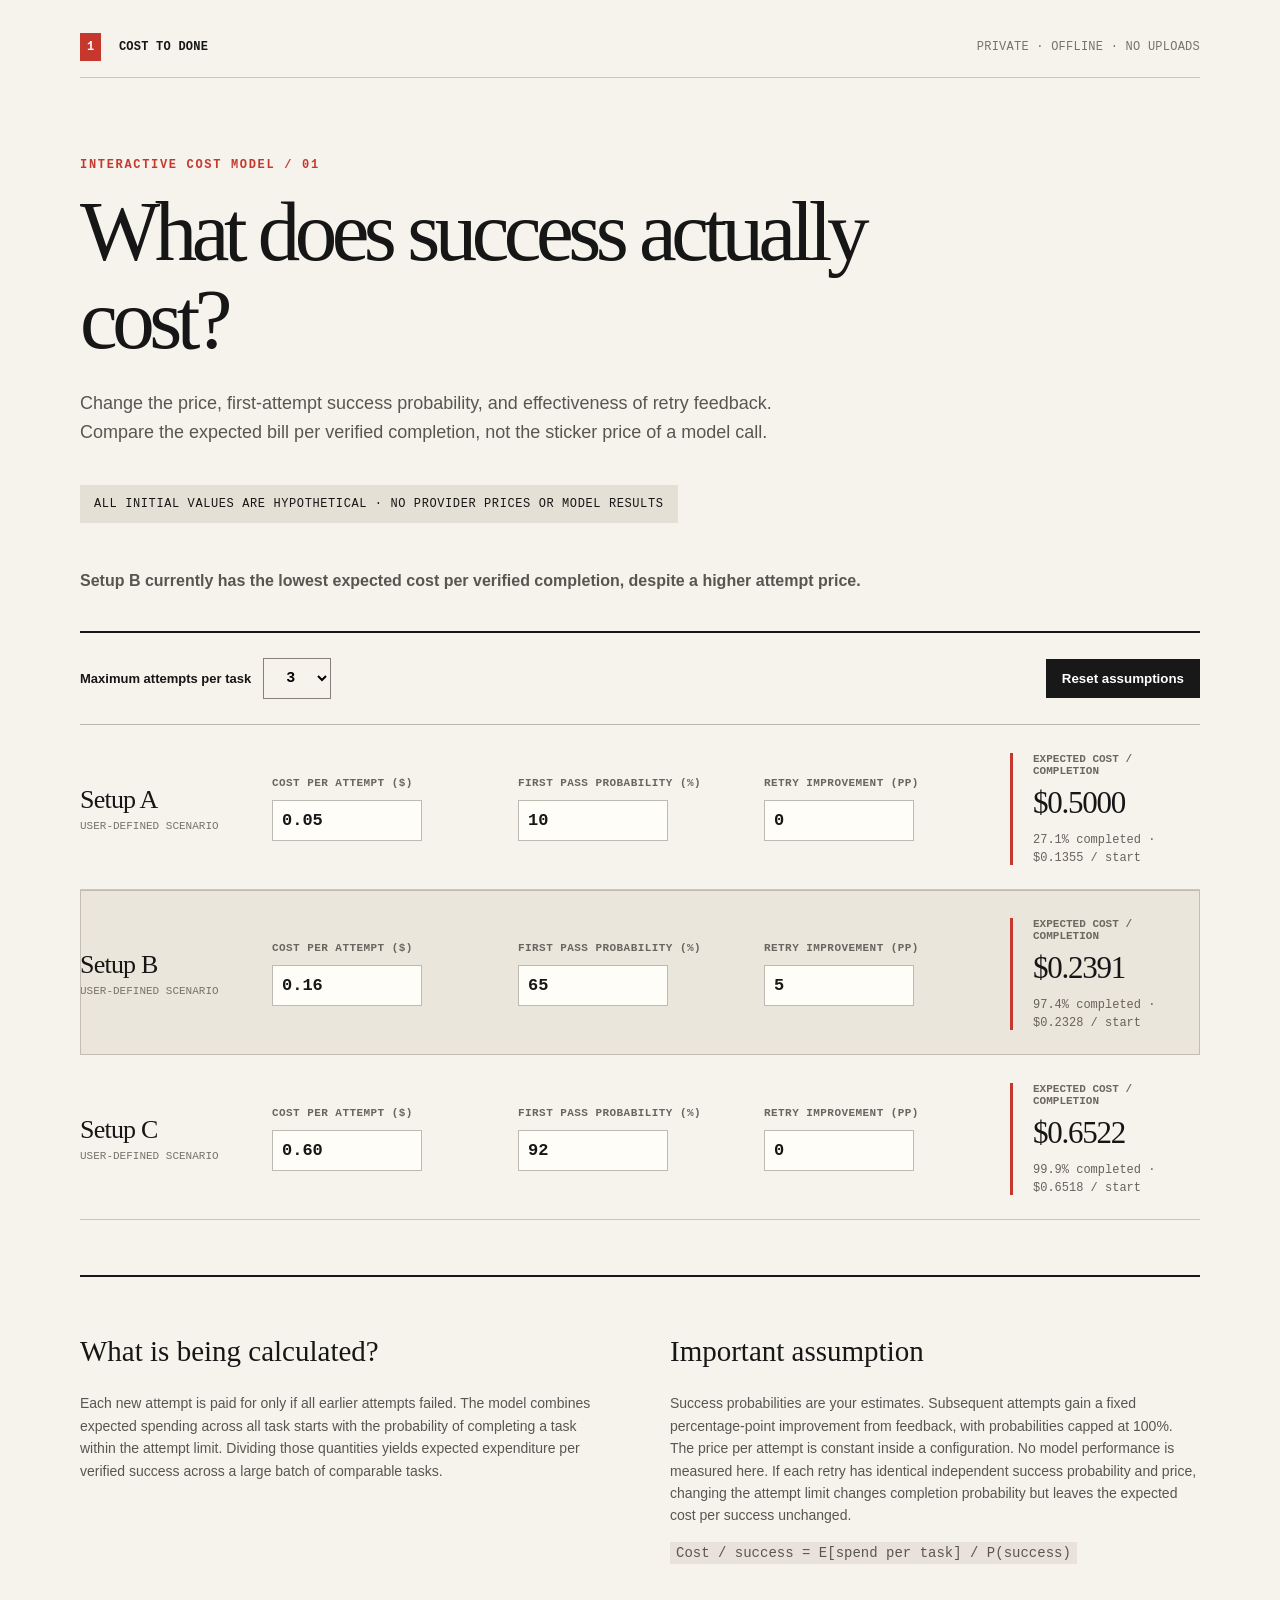
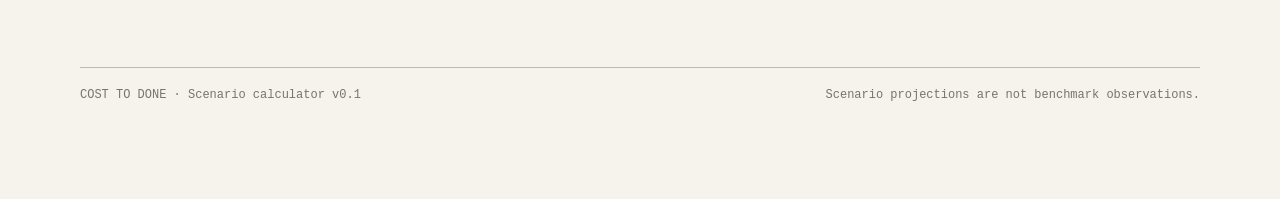
==== docs/calculator.html @ 42d05030 "Ship Cost to Done evidence engine, Harbor importer and editorial web prototype" ====
<!doctype html>
<html lang="en">
<head>
<meta charset="utf-8"><meta name="viewport" content="width=device-width, initial-scale=1">
<title>Cost of Finished Work · Cost to Done</title>
<style>
:root{font-family:-apple-system,BlinkMacSystemFont,"Segoe UI",Arial,sans-serif;background:#f5f3ec;color:#161616}*{box-sizing:border-box}body{margin:0}
main{max-width:1180px;padding:40px 30px 90px;margin:auto}nav{display:flex;justify-content:space-between;align-items:center;border-bottom:1px solid #c9c6bd;padding-bottom:23px;font:700 12px monospace;letter-spacing:.02em}nav b{background:#c6382d;padding:7px;color:#fff;margin-right:10px}nav span:last-child{color:#77736c;font-weight:400}
.eyebrow{font:700 12px monospace;letter-spacing:.14em;color:#c6382d;margin:80px 0 16px;text-transform:uppercase}
h1{font:normal clamp(47px,7vw,85px)/1.03 Georgia,serif;letter-spacing:-.065em;max-width:820px;margin:0 0 26px}p{color:#595650;line-height:1.6;max-width:760px}.lead{font-size:18px;margin-bottom:38px}
.note{font-size:12px;letter-spacing:.05em;background:#e5e0d6;display:inline-block;padding:12px 14px;margin-bottom:45px;font-family:monospace}
.toolbar{display:flex;align-items:center;gap:25px;border-top:2px solid #171717;padding:25px 0;border-bottom:1px solid #bbb7b0;flex-wrap:wrap}.toolbar label{display:flex;align-items:center;gap:12px;font-size:13px;font-weight:700}.toolbar select{background:transparent;border:1px solid #888078;padding:10px 18px;font:600 15px monospace}.toolbar button{margin-left:auto;background:#181818;color:#fff;border:0;padding:12px 16px;font-weight:700;cursor:pointer}
.panel{padding:28px 0 24px;border-bottom:1px solid #c9c5be;display:grid;grid-template-columns:170px repeat(3,minmax(130px,1fr)) 190px;align-items:center;gap:22px}.name b{display:block;font:normal 26px Georgia,serif;letter-spacing:-.03em}.name span{font:11px monospace;color:#76736c}.field label{font:700 11px monospace;letter-spacing:.04em;color:#696660;display:block;margin-bottom:11px;text-transform:uppercase}.field input{background:#fffdf7;border:1px solid #beb9b1;padding:10px 9px;width:100%;max-width:150px;font:600 17px monospace;color:#171717;border-radius:0}.field input:focus{outline:2px solid #c6382d;outline-offset:1px}
.result{border-left:3px solid #c6382d;padding-left:20px}.result small{display:block;text-transform:uppercase;font:700 11px monospace;color:#6c6860}.result strong{display:block;font:normal 31px Georgia,serif;letter-spacing:-.04em;margin:8px 0}.result em{font:12px monospace;font-style:normal;color:#67615c}.winner{background:#ebe6dc;outline:1px solid #c3bcb3;outline-offset:-1px}
.summary{display:grid;grid-template-columns:1fr 1fr;gap:60px;margin-top:55px;border-top:2px solid #171717;padding-top:34px}.summary h2{font:normal 29px Georgia,serif}.summary p{font-size:14px}.summary code{font:14px monospace;background:#e8e2da;padding:3px 6px}footer{border-top:1px solid #bfb9b0;margin-top:90px;padding-top:20px;font:12px monospace;color:#7a736a;display:flex;justify-content:space-between}
@media(max-width:860px){main{padding:22px 18px 60px}.panel{grid-template-columns:1fr 1fr;gap:25px}.name,.result{grid-column:1/-1}.summary{grid-template-columns:1fr}footer{display:block}.eyebrow{margin-top:60px}}
</style></head>
<body><main>
<nav><div><b>1</b> COST TO DONE</div><span>PRIVATE · OFFLINE · NO UPLOADS</span></nav>
<div class="eyebrow">Interactive cost model / 01</div>
<h1>What does success actually cost?</h1>
<p class="lead">Change the price, first-attempt success probability, and effectiveness of retry feedback. Compare the expected bill per verified completion, not the sticker price of a model call.</p>
<div class="note">ALL INITIAL VALUES ARE HYPOTHETICAL · NO PROVIDER PRICES OR MODEL RESULTS</div><p id="insight" aria-live="polite" style="font-size:16px;font-weight:600;max-width:950px;margin:0 0 38px"></p>
<div class="toolbar"><label for="max">Maximum attempts per task <select id="max"><option value="1">1</option><option value="2">2</option><option value="3" selected>3</option><option value="4">4</option><option value="5">5</option></select></label><button id="reset" type="button">Reset assumptions</button></div>
<div id="panels"></div>
<div class="summary"><section><h2>What is being calculated?</h2><p>Each new attempt is paid for only if all earlier attempts failed. The model combines expected spending across all task starts with the probability of completing a task within the attempt limit. Dividing those quantities yields expected expenditure per verified success across a large batch of comparable tasks.</p></section><section><h2>Important assumption</h2><p>Success probabilities are your estimates. Subsequent attempts gain a fixed percentage-point improvement from feedback, with probabilities capped at 100%. The price per attempt is constant inside a configuration. No model performance is measured here. If each retry has identical independent success probability and price, changing the attempt limit changes completion probability but leaves the expected cost per success unchanged.</p><p><code>Cost / success = E[spend per task] / P(success)</code></p></section></div>
<footer><span>COST TO DONE · Scenario calculator v0.1</span><span>Scenario projections are not benchmark observations.</span></footer>
</main>
<script>
'use strict';
// This calculator is independent of the report analyzer; assumptions here are
// explicitly hypothetical and are never presented as provider billing data.
const DEFAULTS = [
 {name:'Setup A',cost:'0.05',success:'10',delta:'0'},
 {name:'Setup B',cost:'0.16',success:'65',delta:'5'},
 {name:'Setup C',cost:'0.60',success:'92',delta:'0'},
];
const container=document.getElementById('panels');
const escapeText=(value)=>{const node=document.createElement('span');node.textContent=value;return node.innerHTML;};
const normalize=(value,min,max)=>Math.min(max,Math.max(min,Number.isFinite(Number(value))?Number(value):min));
const money=value=>Number.isFinite(value)?'$'+value.toFixed(value<1?4:2):'Unavailable';
function expectedOutcome(cost,first,improve,attempts){
 let reach=1,expectedCost=0,expectedAttempts=0;
 for(let j=0;j<attempts;j++){
   expectedCost+=reach*cost;
   expectedAttempts+=reach;
   const p=Math.min(1,Math.max(0,first+j*improve));
   reach*=1-p;
 }
 const completion=1-reach;
 return {completion,costPerSuccess:completion>0?expectedCost/completion:Infinity,expectedCost,expectedAttempts};
}
function build(){
 container.replaceChildren();
 DEFAULTS.forEach((d,i)=>{
   const row=document.createElement('section');row.className='panel';row.dataset.index=String(i);
   const name=document.createElement('div');name.className='name';name.innerHTML=`<b>${escapeText(d.name)}</b><span>USER-DEFINED SCENARIO</span>`;
   row.appendChild(name);
   for(const field of [{key:'cost',label:'Cost per attempt ($)',step:'0.01',min:'0',max:'1000000'},
                       {key:'success',label:'First pass probability (%)',step:'1',min:'0',max:'100'},
                       {key:'delta',label:'Retry improvement (pp)',step:'1',min:'-100',max:'100'}]){
     const wrapper=document.createElement('div');wrapper.className='field';
     const label=document.createElement('label');label.htmlFor=`f-${i}-${field.key}`;label.textContent=field.label;
     const input=document.createElement('input');input.type='number';input.id=label.htmlFor;input.dataset.key=field.key;
     input.value=d[field.key];input.step=field.step;input.min=field.min;input.max=field.max;
     input.addEventListener('input',update);wrapper.append(label,input);row.appendChild(wrapper);
   }
   const outcome=document.createElement('div');outcome.className='result';row.append(outcome);
   container.appendChild(row);
 });
 update();
}
function update(){
 const max=Number(document.getElementById('max').value);
 let best=Infinity,bestRow=null;
 for(const row of container.querySelectorAll('.panel')){
  const values={};for(const el of row.querySelectorAll('input'))values[el.dataset.key]=el.value;
  const cost=normalize(values.cost,0,1000000);
  const p=normalize(values.success,0,100)/100;
  const delta=normalize(values.delta,-100,100)/100;
  const outcome=expectedOutcome(cost,p,delta,max);
  const result=row.querySelector('.result');result.replaceChildren();
  const label=document.createElement('small');label.textContent='Expected cost / completion';
  const strong=document.createElement('strong');strong.textContent=money(outcome.costPerSuccess);
  const other=document.createElement('em');other.textContent=`${(outcome.completion*100).toFixed(1)}% completed · ${money(outcome.expectedCost)} / start`;
  result.append(label,strong,other);
  row.classList.remove('winner');
  if(outcome.costPerSuccess<best){best=outcome.costPerSuccess;bestRow=row;}
 }
 if(bestRow){
  bestRow.classList.add('winner');
  const selected=DEFAULTS[Number(bestRow.dataset.index)].name;
  const cheapestAttempt=Math.min(...[...container.querySelectorAll('.panel')].map(row=>normalize(row.querySelector('[data-key="cost"]').value,0,1000000)));
  const selectedAttempt=normalize(bestRow.querySelector('[data-key="cost"]').value,0,1000000);
  document.getElementById('insight').textContent=selectedAttempt>cheapestAttempt
   ? `${selected} currently has the lowest expected cost per verified completion, despite a higher attempt price.`
   : `${selected} currently has the lowest expected cost per verified completion under these assumptions.`;
 } else {
  document.getElementById('insight').textContent='No configuration has a nonzero completion probability. Cost per verified completion is undefined.';
 }
}
document.getElementById('max').addEventListener('change',update);
document.getElementById('reset').addEventListener('click',()=>{document.getElementById('max').value='3';build();});
build();
</script>
</body></html>
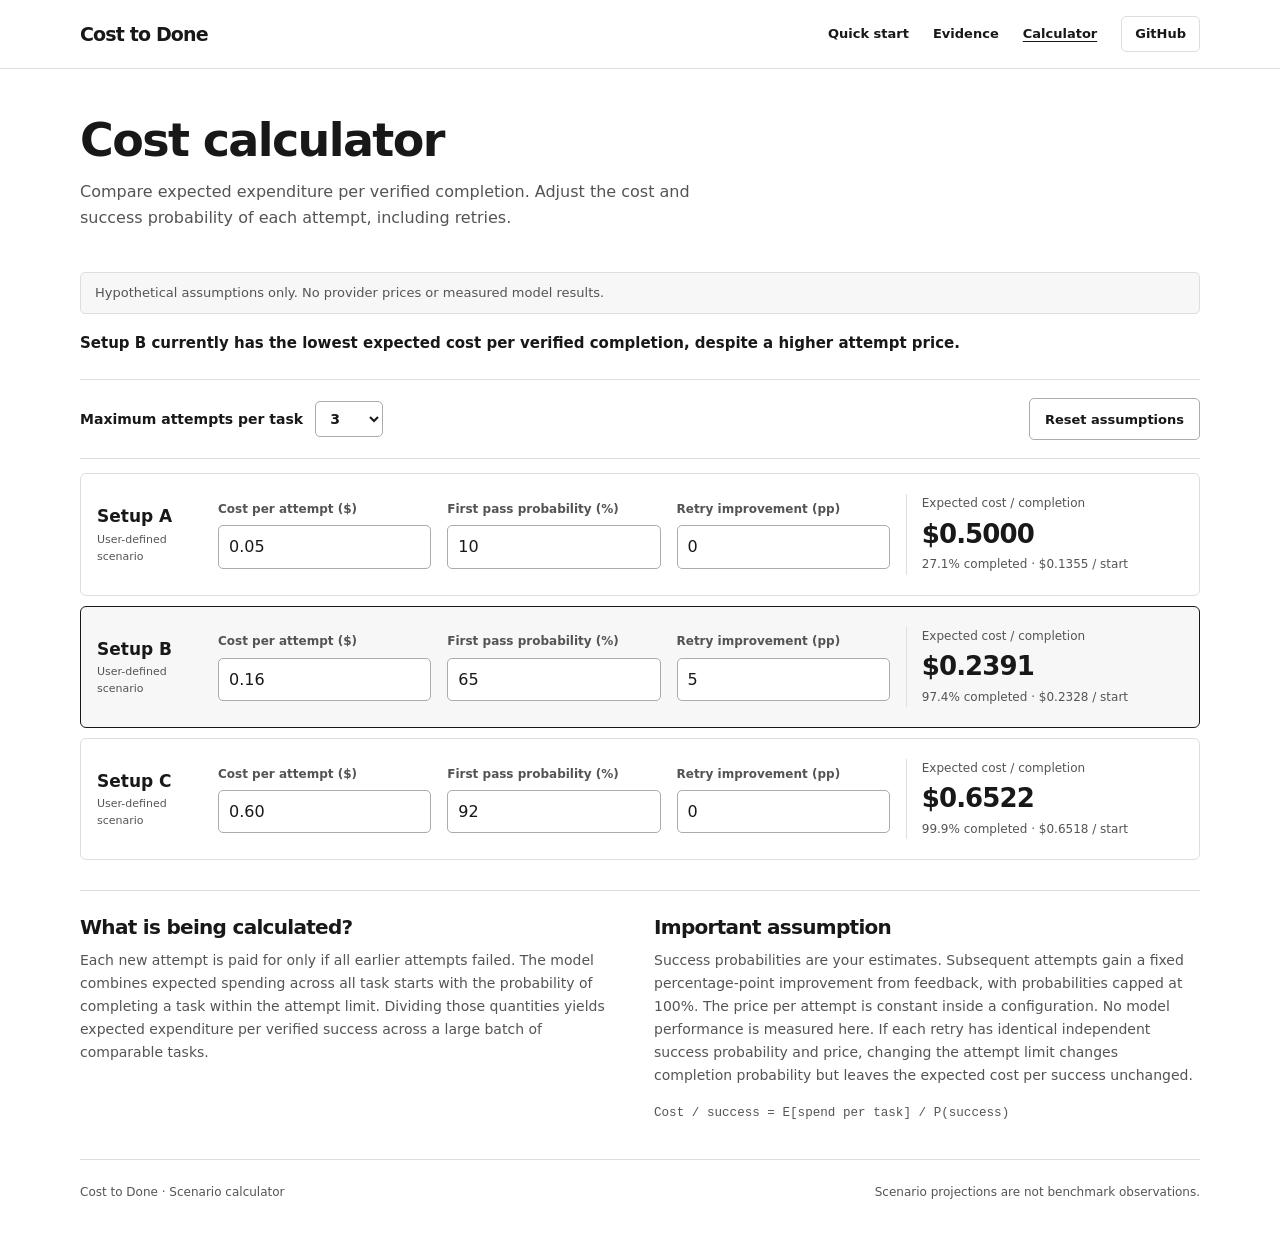
==== commit ccf654e0: "Redesign public site with neutral typography and evidence-first product layout" ====
--- a/docs/calculator.html
+++ b/docs/calculator.html
@@ -3,29 +3,42 @@
 <head>
 <meta charset="utf-8"><meta name="viewport" content="width=device-width, initial-scale=1">
 <title>Cost of Finished Work · Cost to Done</title>
+<link rel="stylesheet" href="site.css">
 <style>
-:root{font-family:-apple-system,BlinkMacSystemFont,"Segoe UI",Arial,sans-serif;background:#f5f3ec;color:#161616}*{box-sizing:border-box}body{margin:0}
-main{max-width:1180px;padding:40px 30px 90px;margin:auto}nav{display:flex;justify-content:space-between;align-items:center;border-bottom:1px solid #c9c6bd;padding-bottom:23px;font:700 12px monospace;letter-spacing:.02em}nav b{background:#c6382d;padding:7px;color:#fff;margin-right:10px}nav span:last-child{color:#77736c;font-weight:400}
-.eyebrow{font:700 12px monospace;letter-spacing:.14em;color:#c6382d;margin:80px 0 16px;text-transform:uppercase}
-h1{font:normal clamp(47px,7vw,85px)/1.03 Georgia,serif;letter-spacing:-.065em;max-width:820px;margin:0 0 26px}p{color:#595650;line-height:1.6;max-width:760px}.lead{font-size:18px;margin-bottom:38px}
-.note{font-size:12px;letter-spacing:.05em;background:#e5e0d6;display:inline-block;padding:12px 14px;margin-bottom:45px;font-family:monospace}
-.toolbar{display:flex;align-items:center;gap:25px;border-top:2px solid #171717;padding:25px 0;border-bottom:1px solid #bbb7b0;flex-wrap:wrap}.toolbar label{display:flex;align-items:center;gap:12px;font-size:13px;font-weight:700}.toolbar select{background:transparent;border:1px solid #888078;padding:10px 18px;font:600 15px monospace}.toolbar button{margin-left:auto;background:#181818;color:#fff;border:0;padding:12px 16px;font-weight:700;cursor:pointer}
-.panel{padding:28px 0 24px;border-bottom:1px solid #c9c5be;display:grid;grid-template-columns:170px repeat(3,minmax(130px,1fr)) 190px;align-items:center;gap:22px}.name b{display:block;font:normal 26px Georgia,serif;letter-spacing:-.03em}.name span{font:11px monospace;color:#76736c}.field label{font:700 11px monospace;letter-spacing:.04em;color:#696660;display:block;margin-bottom:11px;text-transform:uppercase}.field input{background:#fffdf7;border:1px solid #beb9b1;padding:10px 9px;width:100%;max-width:150px;font:600 17px monospace;color:#171717;border-radius:0}.field input:focus{outline:2px solid #c6382d;outline-offset:1px}
-.result{border-left:3px solid #c6382d;padding-left:20px}.result small{display:block;text-transform:uppercase;font:700 11px monospace;color:#6c6860}.result strong{display:block;font:normal 31px Georgia,serif;letter-spacing:-.04em;margin:8px 0}.result em{font:12px monospace;font-style:normal;color:#67615c}.winner{background:#ebe6dc;outline:1px solid #c3bcb3;outline-offset:-1px}
-.summary{display:grid;grid-template-columns:1fr 1fr;gap:60px;margin-top:55px;border-top:2px solid #171717;padding-top:34px}.summary h2{font:normal 29px Georgia,serif}.summary p{font-size:14px}.summary code{font:14px monospace;background:#e8e2da;padding:3px 6px}footer{border-top:1px solid #bfb9b0;margin-top:90px;padding-top:20px;font:12px monospace;color:#7a736a;display:flex;justify-content:space-between}
-@media(max-width:860px){main{padding:22px 18px 60px}.panel{grid-template-columns:1fr 1fr;gap:25px}.name,.result{grid-column:1/-1}.summary{grid-template-columns:1fr}footer{display:block}.eyebrow{margin-top:60px}}
+.calculator-toolbar{display:flex;align-items:center;justify-content:space-between;gap:16px;flex-wrap:wrap;padding:18px 0;border-top:1px solid var(--line);border-bottom:1px solid var(--line)}
+.calculator-toolbar label{display:flex;align-items:center;gap:12px;font-size:14px;font-weight:600}
+.calculator-toolbar select,.field input{border:1px solid var(--strong-line);background:white;border-radius:5px;padding:8px 10px;font-variant-numeric:tabular-nums}
+.calculator-toolbar select{min-width:68px}
+#panels{margin-top:14px}
+.panel{padding:20px 16px;display:grid;grid-template-columns:105px repeat(3,minmax(0,1fr)) minmax(170px,1.3fr);gap:16px;align-items:center;border:1px solid var(--line);border-radius:6px;margin-bottom:10px}
+.name b{display:block;font-size:17px;font-weight:650}
+.name span{display:block;font-size:11px;color:var(--muted)}
+.field{min-width:0}
+.field label{display:block;font-size:12px;font-weight:550;color:var(--muted);margin-bottom:6px}
+.field input{width:100%;min-width:0;font-size:16px}
+.result{border-left:1px solid var(--line);padding-left:15px;min-width:0}
+.result small,.result .detail{display:block;font-size:12px;color:var(--muted)}
+.result strong{display:block;font-size:26px;font-weight:650;line-height:1.3;letter-spacing:-.035em;font-variant-numeric:tabular-nums;margin:4px 0}
+.winner{background:var(--surface);border-color:var(--ink)}
+.insight{font-weight:600;font-size:15px;margin:17px 0 24px;color:var(--ink)}
+.summary{display:grid;grid-template-columns:1fr 1fr;gap:28px;border-top:1px solid var(--line);padding:25px 0 36px;margin-top:30px}
+.summary h2{font-size:20px;margin-bottom:10px}
+.summary p{font-size:14px;line-height:1.65}
+.summary p+p{margin-top:12px}
+.summary code{white-space:normal;overflow-wrap:anywhere}
+@media(max-width:850px){.panel{grid-template-columns:repeat(3,minmax(0,1fr))}.name,.result{grid-column:1/-1}.result{border-left:0;border-top:1px solid var(--line);padding:12px 0 0}}
+@media(max-width:520px){.panel{grid-template-columns:1fr 1fr;gap:13px}.summary{grid-template-columns:1fr}.calculator-toolbar label{flex-wrap:wrap}}
 </style></head>
-<body><main>
-<nav><div><b>1</b> COST TO DONE</div><span>PRIVATE · OFFLINE · NO UPLOADS</span></nav>
-<div class="eyebrow">Interactive cost model / 01</div>
-<h1>What does success actually cost?</h1>
-<p class="lead">Change the price, first-attempt success probability, and effectiveness of retry feedback. Compare the expected bill per verified completion, not the sticker price of a model call.</p>
-<div class="note">ALL INITIAL VALUES ARE HYPOTHETICAL · NO PROVIDER PRICES OR MODEL RESULTS</div><p id="insight" aria-live="polite" style="font-size:16px;font-weight:600;max-width:950px;margin:0 0 38px"></p>
-<div class="toolbar"><label for="max">Maximum attempts per task <select id="max"><option value="1">1</option><option value="2">2</option><option value="3" selected>3</option><option value="4">4</option><option value="5">5</option></select></label><button id="reset" type="button">Reset assumptions</button></div>
+<body>
+<a class="skip" href="#main">Skip to content</a>
+<header class="site-header"><nav class="container site-nav" aria-label="Main navigation"><a class="brand" href="./">Cost to Done</a><div class="nav-links"><a href="index.html#use">Quick start</a><a href="index.html#pilot">Evidence</a><a href="calculator.html" aria-current="page">Calculator</a><a class="github" href="https://github.com/fraware/cost-to-done">GitHub</a></div></nav></header>
+<main class="container" id="main">
+<div class="page-title"><h1>Cost calculator</h1><p class="lead">Compare expected expenditure per verified completion. Adjust the cost and success probability of each attempt, including retries.</p></div>
+<div class="notice">Hypothetical assumptions only. No provider prices or measured model results.</div><p id="insight" class="insight" aria-live="polite"></p>
+<div class="calculator-toolbar"><label for="max">Maximum attempts per task <select id="max"><option value="1">1</option><option value="2">2</option><option value="3" selected>3</option><option value="4">4</option><option value="5">5</option></select></label><button id="reset" class="button" type="button">Reset assumptions</button></div>
 <div id="panels"></div>
 <div class="summary"><section><h2>What is being calculated?</h2><p>Each new attempt is paid for only if all earlier attempts failed. The model combines expected spending across all task starts with the probability of completing a task within the attempt limit. Dividing those quantities yields expected expenditure per verified success across a large batch of comparable tasks.</p></section><section><h2>Important assumption</h2><p>Success probabilities are your estimates. Subsequent attempts gain a fixed percentage-point improvement from feedback, with probabilities capped at 100%. The price per attempt is constant inside a configuration. No model performance is measured here. If each retry has identical independent success probability and price, changing the attempt limit changes completion probability but leaves the expected cost per success unchanged.</p><p><code>Cost / success = E[spend per task] / P(success)</code></p></section></div>
-<footer><span>COST TO DONE · Scenario calculator v0.1</span><span>Scenario projections are not benchmark observations.</span></footer>
-</main>
+</main><footer class="container site-footer"><span>Cost to Done · Scenario calculator</span><span>Scenario projections are not benchmark observations.</span></footer>
 <script>
 'use strict';
 // This calculator is independent of the report analyzer; assumptions here are
@@ -54,7 +67,7 @@
  container.replaceChildren();
  DEFAULTS.forEach((d,i)=>{
    const row=document.createElement('section');row.className='panel';row.dataset.index=String(i);
-   const name=document.createElement('div');name.className='name';name.innerHTML=`<b>${escapeText(d.name)}</b><span>USER-DEFINED SCENARIO</span>`;
+   const name=document.createElement('div');name.className='name';name.innerHTML=`<b>${escapeText(d.name)}</b><span>User-defined scenario</span>`;
    row.appendChild(name);
    for(const field of [{key:'cost',label:'Cost per attempt ($)',step:'0.01',min:'0',max:'1000000'},
                        {key:'success',label:'First pass probability (%)',step:'1',min:'0',max:'100'},
@@ -82,7 +95,7 @@
   const result=row.querySelector('.result');result.replaceChildren();
   const label=document.createElement('small');label.textContent='Expected cost / completion';
   const strong=document.createElement('strong');strong.textContent=money(outcome.costPerSuccess);
-  const other=document.createElement('em');other.textContent=`${(outcome.completion*100).toFixed(1)}% completed · ${money(outcome.expectedCost)} / start`;
+  const other=document.createElement('span');other.className='detail';other.textContent=`${(outcome.completion*100).toFixed(1)}% completed · ${money(outcome.expectedCost)} / start`;
   result.append(label,strong,other);
   row.classList.remove('winner');
   if(outcome.costPerSuccess<best){best=outcome.costPerSuccess;bestRow=row;}
--- a/docs/site.css
+++ b/docs/site.css
@@ -0,0 +1,125 @@
+/* Public site: neutral palette, one proportional font family, upright type. */
+:root {
+  color-scheme: light;
+  --bg:#fff; --surface:#f7f7f7; --ink:#181818; --muted:#545454;
+  --line:#dedede; --strong-line:#ababab; --dark:#202020;
+  --sans:system-ui,-apple-system,BlinkMacSystemFont,"Segoe UI",sans-serif;
+  --mono:ui-monospace,SFMono-Regular,Consolas,"Liberation Mono",monospace;
+  font:15px/1.6 var(--sans); color:var(--ink); background:var(--bg);
+  font-synthesis:none;
+}
+*,*::before,*::after {box-sizing:border-box}
+body {margin:0}
+em,i,cite,dfn,address {font-style:normal}
+h1,h2,h3,p {margin:0}
+h1,h2,h3 {font-weight:650;line-height:1.15;letter-spacing:-.035em}
+h1 {font-size:clamp(34px,4.7vw,58px)}
+h2 {font-size:clamp(25px,3vw,34px)}
+h3 {font-size:18px;letter-spacing:-.015em}
+p {color:var(--muted)}
+a {color:inherit;text-underline-offset:3px}
+a:hover {text-decoration-thickness:2px}
+button,input,select {font:inherit;color:inherit}
+a:focus-visible,button:focus-visible,input:focus-visible,select:focus-visible,[tabindex]:focus-visible {
+  outline:2px solid var(--ink);outline-offset:3px
+}
+.container {width:min(1120px,calc(100% - 64px));margin-inline:auto}
+.skip {position:absolute;left:12px;top:-80px;background:var(--ink);color:white;padding:8px 12px;z-index:5}
+.skip:focus {top:8px}
+.site-header {border-bottom:1px solid var(--line)}
+.site-nav {min-height:68px;display:flex;align-items:center;justify-content:space-between;gap:24px}
+.brand {font-size:19px;font-weight:720;letter-spacing:-.045em;text-decoration:none;white-space:nowrap}
+.nav-links {display:flex;align-items:center;gap:24px;flex-wrap:wrap}
+.nav-links a {font-size:13px;font-weight:550;text-decoration:none}
+.nav-links a:hover,.nav-links a[aria-current=page] {text-decoration:underline}
+.nav-links .github {border:1px solid var(--line);padding:7px 13px;border-radius:5px}
+.hero {display:grid;grid-template-columns:1.15fr .85fr;gap:60px;align-items:center;padding:76px 0 64px}
+.eyebrow {font-weight:600;font-size:13px;color:var(--muted);margin-bottom:15px}
+.hero h1 {max-width:640px;margin-bottom:18px}
+.lead {font-size:17px;line-height:1.65;max-width:610px}
+.actions {display:flex;flex-wrap:wrap;align-items:center;gap:10px;margin-top:25px}
+.button {display:inline-flex;align-items:center;justify-content:center;min-height:42px;padding:9px 15px;border:1px solid var(--strong-line);border-radius:5px;font-weight:600;font-size:13px;text-decoration:none;line-height:1.35;background:white;color:var(--ink);cursor:pointer}
+.button:hover {background:var(--surface);text-decoration:none}
+.button.primary {background:var(--dark);color:white;border-color:var(--dark)}
+.button.primary:hover {background:#414141;border-color:#414141}
+.micro {font-size:12px;line-height:1.5;color:var(--muted);margin-top:14px}
+.evidence-panel {border:1px solid var(--line);border-radius:8px;padding:24px;background:var(--surface);min-width:0}
+.panel-top {display:flex;justify-content:space-between;align-items:baseline;gap:12px;margin-bottom:20px}
+.panel-top strong {font-size:14px}
+.panel-top span {font-size:12px;color:var(--muted)}
+.chart-row+.chart-row {margin-top:18px}
+.chart-label {display:flex;justify-content:space-between;gap:12px;font-size:13px;align-items:baseline;margin-bottom:7px}
+.chart-label strong {font-size:19px;font-weight:650;font-variant-numeric:tabular-nums;letter-spacing:-.02em}
+.chart-track {height:11px;background:#e3e3e3;border-radius:2px;overflow:hidden}
+.chart-bar {display:block;height:100%;background:#222;border-radius:2px}
+.chart-row:first-of-type .chart-bar {background:#727272}
+.panel-bottom {margin-top:21px;border-top:1px solid var(--line);padding-top:15px}
+.panel-bottom strong {font-size:23px;letter-spacing:-.035em}
+.panel-bottom p {font-size:12px;margin-top:4px}
+.panel-bottom a {font-size:12px;font-weight:600;display:inline-block;margin-top:9px}
+.section {border-top:1px solid var(--line);padding:48px 0}
+.section-header {display:flex;justify-content:space-between;gap:30px;align-items:baseline;margin-bottom:23px}
+.section-header p {max-width:450px;font-size:14px}
+.quick-grid {display:grid;grid-template-columns:1fr 1fr;gap:24px}
+.code-panel {min-width:0;border:1px solid var(--line);border-radius:6px;overflow:hidden}
+.code-head {padding:11px 15px;background:var(--surface);border-bottom:1px solid var(--line);font-size:13px;font-weight:600;display:flex;justify-content:space-between;align-items:center;gap:12px}
+.code-head span:last-child {font-weight:400;font-size:12px;color:var(--muted)}
+pre {font:13px/1.7 var(--mono);margin:0;padding:18px 15px;overflow-x:auto;white-space:pre;tab-size:2}
+code {font-family:var(--mono);font-size:.9em}
+.code-foot {padding:0 15px 15px;color:var(--muted);font-size:12px}
+.section-links {display:flex;flex-wrap:wrap;gap:9px 22px;margin-top:15px;font-size:13px;font-weight:550}
+.evidence-block+.evidence-block {border-top:1px solid var(--line);padding-top:30px;margin-top:30px}
+.evidence-title {display:flex;justify-content:space-between;align-items:baseline;gap:12px;margin-bottom:12px}
+.evidence-title span {color:var(--muted);font-size:12px}
+.table-scroll {overflow-x:auto;border:1px solid var(--line);border-radius:6px}
+table {border-collapse:collapse;width:100%;font-size:13px;line-height:1.5;font-variant-numeric:tabular-nums}
+th,td {padding:13px 15px;text-align:left;vertical-align:middle;border-bottom:1px solid var(--line)}
+thead th {background:var(--surface);font-weight:600;color:var(--muted);font-size:12px}
+tbody th {font-weight:600}
+tbody tr:last-child>* {border-bottom:0}
+.evidence-table {min-width:620px}
+.num {text-align:right;white-space:nowrap}
+.note {font-size:13px;line-height:1.6;color:var(--muted);margin-top:12px;max-width:870px}
+.method-grid {display:grid;grid-template-columns:.9fr 1.1fr;gap:42px;align-items:start}
+.formula {border:1px solid var(--line);border-radius:6px;padding:22px;background:var(--surface)}
+.formula h3 {margin-bottom:14px}
+.fraction {display:inline-flex;flex-direction:column;text-align:center;font-size:15px;font-weight:600;line-height:1.45;max-width:100%}
+.fraction span {padding:7px 8px}
+.fraction span:first-child {border-bottom:1px solid var(--ink)}
+.rule-list {margin:0}
+.rule-list div {padding:12px 0;border-bottom:1px solid var(--line)}
+.rule-list div:first-child {padding-top:0}
+.rule-list div:last-child {border:0;padding-bottom:0}
+.rule-list dt {font-weight:650;font-size:14px}
+.rule-list dd {margin:3px 0 0;color:var(--muted);font-size:13px}
+.repo-grid {display:grid;grid-template-columns:1.15fr .85fr;gap:30px;align-items:start}
+.repo-status {border-left:2px solid var(--strong-line);padding-left:17px}
+.repo-status h3 {font-size:16px;margin-bottom:8px}
+.repo-status p+p {margin-top:10px}
+.repo-status p {font-size:13px}
+.site-footer {border-top:1px solid var(--line);padding:23px 0 36px;display:flex;justify-content:space-between;gap:20px;flex-wrap:wrap;color:var(--muted);font-size:12px}
+.site-footer a {font-weight:550}
+.page-title {padding:45px 0 24px}
+.page-title h1 {font-size:clamp(32px,4vw,46px);margin-bottom:12px}
+.page-title .lead {font-size:16px}
+.notice {background:var(--surface);border:1px solid var(--line);padding:10px 14px;border-radius:5px;font-size:13px;color:var(--muted);margin:16px 0}
+@media(max-width:900px){
+  .container{width:calc(100% - 40px)}
+  .hero{gap:30px;padding:54px 0 42px}
+  .section-header{display:block}
+  .section-header p{margin-top:8px}
+  .method-grid,.repo-grid{gap:24px}
+}
+@media(max-width:650px){
+  .container{width:calc(100% - 32px)}
+  .site-nav{min-height:0;padding:14px 0;display:block}
+  .nav-links{margin-top:10px;gap:10px 17px}
+  .nav-links .github{padding:0;border:0}
+  .hero,.quick-grid,.method-grid,.repo-grid{grid-template-columns:1fr}
+  .hero{padding:38px 0 35px;gap:25px}
+  .evidence-panel{padding:18px}
+  .section{padding:34px 0}
+  .evidence-title{display:block}
+  .page-title{padding:30px 0 18px}
+  pre{font-size:12px}
+}
